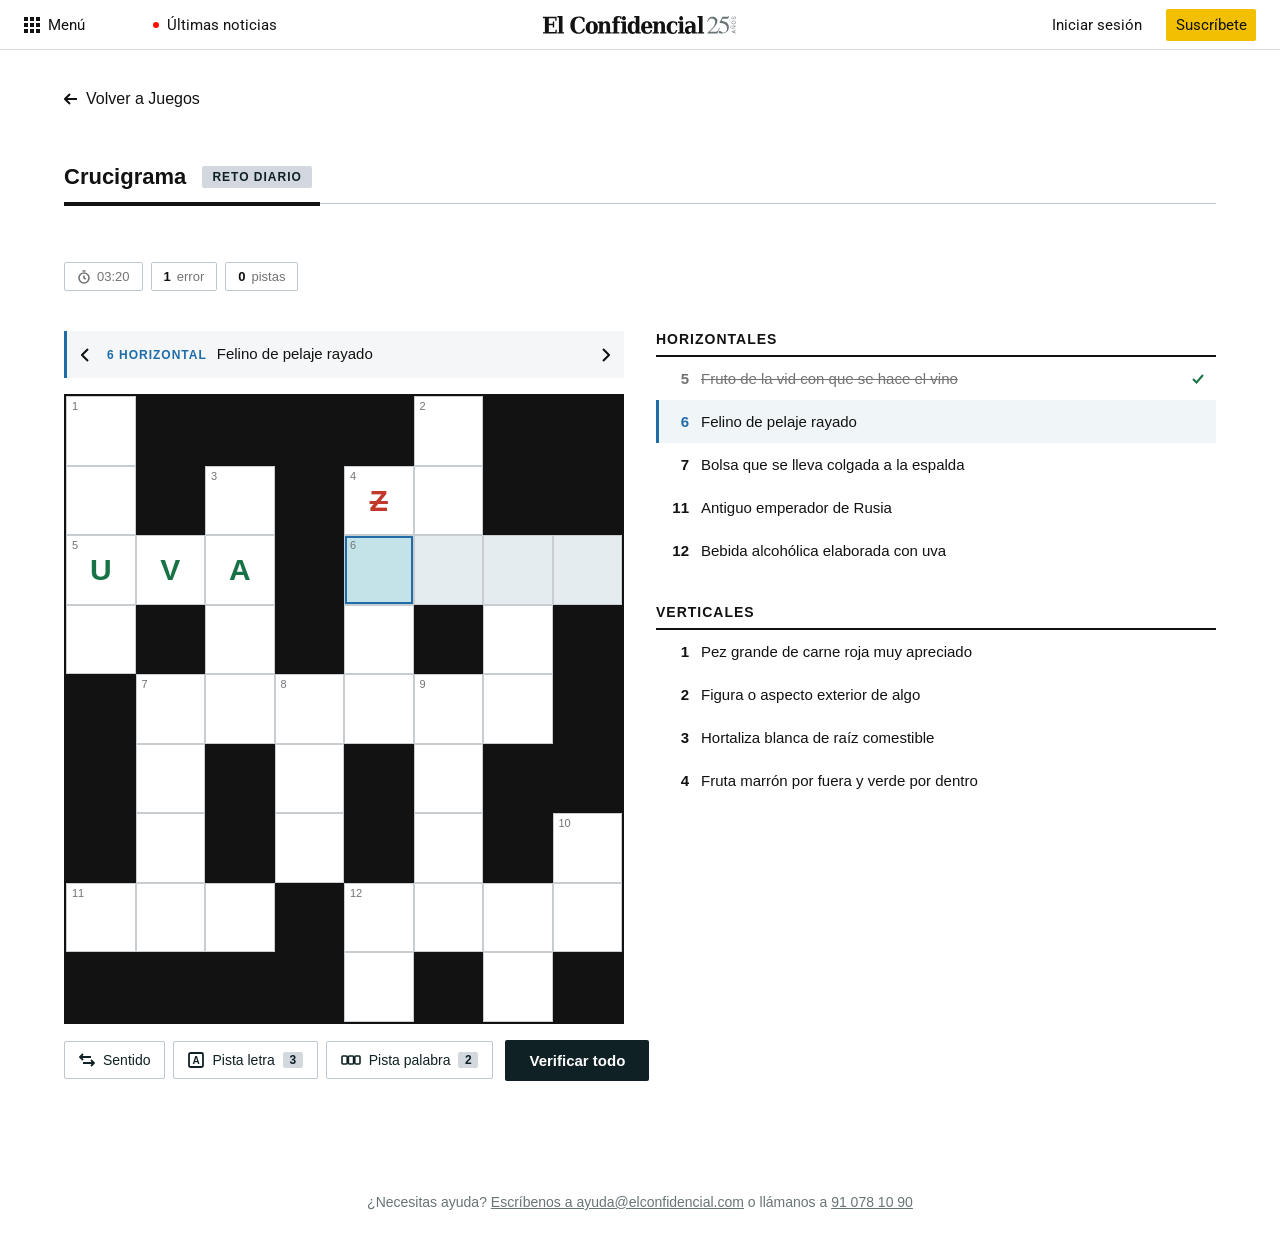
==== crucigrama.html @ 9ddaf0f6 "Crossword play screen prototype with UX improvements - Mode chip in title, compact stat chips, hidea" ====
<!DOCTYPE html>
<html lang="es">
<head>
  <meta charset="UTF-8">
  <meta name="viewport" content="width=device-width, initial-scale=1.0">
  <title>Crucigrama · Juegos · El Confidencial</title>
  <meta name="description" content="Prototipo de mejoras UX de la pantalla de juego del crucigrama.">
  <link rel="preconnect" href="https://fonts.googleapis.com">
  <link rel="preconnect" href="https://fonts.gstatic.com" crossorigin>
  <link href="https://fonts.googleapis.com/css2?family=Roboto:wght@400;500;700&display=swap" rel="stylesheet">
  <link rel="stylesheet" href="styles.css">
</head>
<body>

  <!-- ═══════════ HEADER EC ═══════════ -->
  <header class="site-header">
    <div class="site-header__inner">
      <div class="site-header__left">
        <button class="site-header__menu" type="button" aria-label="Abrir menú">
          <svg width="16" height="16" viewBox="0 0 16 16" aria-hidden="true"><g fill="#121212"><rect width="4" height="4"/><rect x="6" width="4" height="4"/><rect x="12" width="4" height="4"/><rect y="6" width="4" height="4"/><rect x="6" y="6" width="4" height="4"/><rect x="12" y="6" width="4" height="4"/><rect y="12" width="4" height="4"/><rect x="6" y="12" width="4" height="4"/><rect x="12" y="12" width="4" height="4"/></g></svg>
          <span>Menú</span>
        </button>
        <a class="site-header__breaking" href="#">
          <span class="site-header__breaking-dot" aria-hidden="true"></span>
          <span>Últimas noticias</span>
        </a>
      </div>
      <a class="site-header__logo" href="https://www.elconfidencial.com" aria-label="El Confidencial">
        <img src="svg/logo-ec.svg" width="206" height="18" alt="El Confidencial · 25 años">
      </a>
      <div class="site-header__right">
        <a class="site-header__login" href="#">Iniciar sesión</a>
        <a class="site-header__cta" href="#">Suscríbete</a>
      </div>
    </div>
  </header>

  <div class="page">

    <div class="hero-block">

      <a class="back-btn" href="index.html">
        <svg width="14" height="12" viewBox="0 0 14 12" aria-hidden="true"><path d="M6 1L1 6L6 11M1 6H13" stroke="currentColor" stroke-width="2" fill="none"/></svg>
        Volver a Juegos
      </a>

      <!-- Título: el modo es contexto, va con el título — no es una métrica -->
      <div class="balcon">
        <h1 class="balcon__title">Crucigrama <span class="xw-mode">Reto diario</span></h1>
      </div>

      <!-- Stats compactas: chips, cronómetro ocultable y sin protagonismo -->
      <div class="xw-stats">
        <button class="xw-chip xw-chip--time" id="time-chip" type="button" aria-pressed="false" title="Ocultar el cronómetro">
          <svg width="14" height="14" viewBox="0 0 14 14" aria-hidden="true"><circle cx="7" cy="8" r="5" stroke="currentColor" stroke-width="1.6" fill="none"/><path d="M7 5.5V8l1.8 1.2M5.5 1h3" stroke="currentColor" stroke-width="1.6" fill="none"/></svg>
          <span id="time-value">03:20</span>
        </button>
        <span class="xw-chip"><strong>1</strong> error</span>
        <span class="xw-chip"><strong>0</strong> pistas</span>
      </div>

      <div class="xw-layout">

        <div class="xw-main">
          <!-- Pista activa con navegación ‹ › -->
          <div class="xw-cluebar">
            <button class="xw-cluebar__nav" id="clue-prev" type="button" aria-label="Pista anterior">
              <svg width="8" height="14" viewBox="0 0 8 14" aria-hidden="true"><path d="M7 1L1 7L7 13" stroke="currentColor" stroke-width="2" fill="none"/></svg>
            </button>
            <p class="xw-cluebar__text"><strong id="cluebar-num">6 horizontal</strong><span id="cluebar-text">Felino de pelaje rayado</span></p>
            <button class="xw-cluebar__nav" id="clue-next" type="button" aria-label="Pista siguiente">
              <svg width="8" height="14" viewBox="0 0 8 14" aria-hidden="true"><path d="M1 1L7 7L1 13" stroke="currentColor" stroke-width="2" fill="none"/></svg>
            </button>
          </div>

          <!-- Tablero -->
          <div class="xw-board" id="board" role="grid" aria-label="Tablero del crucigrama"></div>

          <!-- Toolbar pegada al tablero: utilidades a la izquierda, primario a la derecha.
               Salir desaparece: lo absorbe «Volver a Juegos» (el progreso se guarda). -->
          <div class="xw-toolbar">
            <div class="xw-toolbar__tools">
              <button class="xw-tool" type="button">
                <svg width="16" height="14" viewBox="0 0 16 14" aria-hidden="true"><path d="M4 1L1 4l3 3M1 4h11M12 13l3-3-3-3M15 10H4" stroke="currentColor" stroke-width="1.8" fill="none"/></svg>
                Sentido
              </button>
              <button class="xw-tool" type="button">
                <svg width="16" height="16" viewBox="0 0 16 16" aria-hidden="true"><rect x="1" y="1" width="14" height="14" rx="1.5" stroke="currentColor" stroke-width="1.8" fill="none"/><text x="8" y="12" text-anchor="middle" font-size="10" font-weight="700" fill="currentColor" font-family="Arial">A</text></svg>
                Pista letra <span class="xw-tool__count">3</span>
              </button>
              <button class="xw-tool" type="button">
                <svg width="20" height="16" viewBox="0 0 20 16" aria-hidden="true"><rect x="1" y="4" width="5.2" height="8" rx="1" stroke="currentColor" stroke-width="1.6" fill="none"/><rect x="7.4" y="4" width="5.2" height="8" rx="1" stroke="currentColor" stroke-width="1.6" fill="none"/><rect x="13.8" y="4" width="5.2" height="8" rx="1" stroke="currentColor" stroke-width="1.6" fill="none"/></svg>
                Pista palabra <span class="xw-tool__count">2</span>
              </button>
            </div>
            <button class="btn-dark xw-verify" id="verify" type="button">Verificar todo</button>
          </div>
        </div>

        <!-- Listas de pistas: fila completa clicable, activa con acento, completadas tachadas -->
        <div class="xw-clues">
          <section class="xw-clue-group">
            <h2 class="xw-clue-group__title">Horizontales</h2>
            <ol class="xw-clue-list" id="clues-h">
              <li class="xw-clue xw-clue--done" data-clue="5"><span class="xw-clue__num">5</span><span class="xw-clue__text">Fruto de la vid con que se hace el vino</span><svg class="xw-clue__check" width="12" height="10" viewBox="0 0 12 10" aria-hidden="true"><path d="M1 5l3.5 3.5L11 1" stroke="currentColor" stroke-width="2" fill="none"/></svg></li>
              <li class="xw-clue xw-clue--active" data-clue="6"><span class="xw-clue__num">6</span><span class="xw-clue__text">Felino de pelaje rayado</span></li>
              <li class="xw-clue" data-clue="7"><span class="xw-clue__num">7</span><span class="xw-clue__text">Bolsa que se lleva colgada a la espalda</span></li>
              <li class="xw-clue" data-clue="11"><span class="xw-clue__num">11</span><span class="xw-clue__text">Antiguo emperador de Rusia</span></li>
              <li class="xw-clue" data-clue="12"><span class="xw-clue__num">12</span><span class="xw-clue__text">Bebida alcohólica elaborada con uva</span></li>
            </ol>
          </section>
          <section class="xw-clue-group">
            <h2 class="xw-clue-group__title">Verticales</h2>
            <ol class="xw-clue-list" id="clues-v">
              <li class="xw-clue" data-clue="1"><span class="xw-clue__num">1</span><span class="xw-clue__text">Pez grande de carne roja muy apreciado</span></li>
              <li class="xw-clue" data-clue="2"><span class="xw-clue__num">2</span><span class="xw-clue__text">Figura o aspecto exterior de algo</span></li>
              <li class="xw-clue" data-clue="3"><span class="xw-clue__num">3</span><span class="xw-clue__text">Hortaliza blanca de raíz comestible</span></li>
              <li class="xw-clue" data-clue="4"><span class="xw-clue__num">4</span><span class="xw-clue__text">Fruta marrón por fuera y verde por dentro</span></li>
            </ol>
          </section>
        </div>

      </div>

    </div>

  </div>

  <!-- ═══════════ FOOTER ═══════════ -->
  <footer class="site-footer">
    <p>¿Necesitas ayuda? <a href="mailto:ayuda@elconfidencial.com">Escríbenos a ayuda@elconfidencial.com</a> o llámanos a <a href="tel:+34910781090">91 078 10 90</a></p>
  </footer>

  <!-- ═══════════ MODAL · RETO COMPLETADO (capitaliza la capa de retención) ═══════════ -->
  <div class="xw-modal" id="modal" role="dialog" aria-modal="true" aria-labelledby="modal-title" hidden>
    <div class="xw-modal__panel">
      <span class="game-card__badge xw-modal__badge" aria-hidden="true"><svg width="16" height="14" viewBox="0 0 16 14"><path d="M1.5 7.5L6 12L14.5 1.5" stroke="#fff" stroke-width="3" fill="none"/></svg></span>
      <h2 class="xw-modal__title" id="modal-title">¡Reto completado!</h2>
      <p class="xw-modal__points">+10 puntos</p>
      <div class="xw-modal__stats">
        <div><strong>03:20</strong><span>Tu tiempo</span></div>
        <div><strong>1</strong><span>Error</span></div>
        <div><strong>0</strong><span>Pistas</span></div>
      </div>
      <p class="xw-modal__sub">Te quedan 3 retos hoy para llevarte 10 puntos extra.</p>
      <div class="xw-modal__actions">
        <a class="btn-dark" href="index.html">Siguiente reto</a>
        <button class="xw-tool" type="button" onclick="navigator.clipboard.writeText('EC Crucigrama · Reto diario · 03:20 · elconfidencial.com/juegos').then(()=>{this.textContent='Copiado ✓'})">Compartir</button>
      </div>
    </div>
  </div>

  <script>
    (function () {
      /* ----- Tablero demo: B negro · n número · l letra
             ok verificada · err errónea · aw palabra activa · ac celda activa ----- */
      var GRID = [
        [{n:1},'B','B','B','B',{n:2},'B','B'],
        [{},'B',{n:3},'B',{n:4,l:'Z',err:1},{},'B','B'],
        [{n:5,l:'U',ok:1},{l:'V',ok:1},{l:'A',ok:1},'B',{n:6,ac:1},{aw:1},{aw:1},{aw:1}],
        [{},'B',{},'B',{},'B',{},'B'],
        ['B',{n:7},{},{n:8},{},{n:9},{},'B'],
        ['B',{},'B',{},'B',{},'B','B'],
        ['B',{},'B',{},'B',{},'B',{n:10}],
        [{n:11},{},{},'B',{n:12},{},{},{}],
        ['B','B','B','B',{},'B',{},'B']
      ];
      var board = document.getElementById('board');
      GRID.forEach(function (row) {
        row.forEach(function (cell) {
          var div = document.createElement('div');
          if (cell === 'B') { div.className = 'xw-cell xw-cell--black'; }
          else {
            div.className = 'xw-cell';
            if (cell.aw) div.className += ' xw-cell--word';
            if (cell.ac) div.className += ' xw-cell--active';
            if (cell.n) div.innerHTML += '<span class="xw-cell__num">' + cell.n + '</span>';
            if (cell.l) div.innerHTML += '<span class="xw-cell__letter' + (cell.ok ? ' xw-cell__letter--ok' : '') + (cell.err ? ' xw-cell__letter--err' : '') + '">' + cell.l + '</span>';
          }
          board.appendChild(div);
        });
      });

      /* ----- Pistas: fila completa clicable → activa + actualiza la barra ----- */
      var clues = document.querySelectorAll('.xw-clue');
      clues.forEach(function (clue) {
        clue.addEventListener('click', function () {
          clues.forEach(function (c) { c.classList.remove('xw-clue--active'); });
          clue.classList.add('xw-clue--active');
          var dir = clue.closest('ol').id === 'clues-h' ? 'horizontal' : 'vertical';
          document.getElementById('cluebar-num').textContent = clue.dataset.clue + ' ' + dir;
          document.getElementById('cluebar-text').textContent = clue.querySelector('.xw-clue__text').textContent;
        });
      });

      /* ----- Barra de pista: ‹ › ciclan por todas las pistas ----- */
      var all = Array.prototype.slice.call(clues);
      function move(step) {
        var i = all.findIndex(function (c) { return c.classList.contains('xw-clue--active'); });
        all[(i + step + all.length) % all.length].click();
      }
      document.getElementById('clue-prev').addEventListener('click', function () { move(-1); });
      document.getElementById('clue-next').addEventListener('click', function () { move(1); });

      /* ----- Cronómetro ocultable ----- */
      var timeChip = document.getElementById('time-chip');
      timeChip.addEventListener('click', function () {
        var hidden = timeChip.getAttribute('aria-pressed') === 'true';
        timeChip.setAttribute('aria-pressed', String(!hidden));
        document.getElementById('time-value').textContent = hidden ? '03:20' : '··:··';
      });

      /* ----- Verificar todo → modal de reto completado (demo) ----- */
      var modal = document.getElementById('modal');
      document.getElementById('verify').addEventListener('click', function () { modal.hidden = false; });
      modal.addEventListener('click', function (e) { if (e.target === modal) modal.hidden = true; });
    })();
  </script>

</body>
</html>
---- styles.css ----
/* ==========================================================================
   EC Juegos v2 · Landing con capa de retención
   Figma: vxsBIea26DQWgdLHM5EDpC · página "Pruebas inno"
   Frames: Desktop 859:2755 · Tablet 886:3082 · Mobile 886:3209
   Sistema de diseño: SDD (ec.color.v2) · Confi Serif/Sans · header Roboto
   ========================================================================== */


/* ----------  FUENTES Confi  ---------- */

@font-face {
  font-family: "Confi Serif";
  src: url("./fonts/ConfiSerif-700-Bold.woff2") format("woff2");
  font-weight: 700;
  font-style: normal;
  font-display: swap;
}
@font-face {
  font-family: "Confi Serif";
  src: url("./fonts/ConfiSerif-400-Regular.woff2") format("woff2");
  font-weight: 400;
  font-style: normal;
  font-display: swap;
}
@font-face {
  font-family: "Confi Sans";
  src: url("./fonts/ConfiSans-700-Bold.woff2") format("woff2");
  font-weight: 700;
  font-style: normal;
  font-display: swap;
}
@font-face {
  font-family: "Confi Sans";
  src: url("./fonts/ConfiSans-500-Medium.woff2") format("woff2");
  font-weight: 500;
  font-style: normal;
  font-display: swap;
}
@font-face {
  font-family: "Confi Sans";
  src: url("./fonts/ConfiSans-400-Regular.woff2") format("woff2");
  font-weight: 400;
  font-style: normal;
  font-display: swap;
}


/* ----------  TOKENS  ---------- */

:root {
  /* Texto y neutros (ec.color.v2) */
  --text-primary: #121212;        /* semantic/text/primary */
  --text-secondary: #737373;      /* semantic/text/secondary */
  --text-footer: #687476;         /* corporativo/piedra */
  --ink-card: #0F2124;            /* core/azul/900 — texto sobre pasteles */
  --border-subtle: #BFC7CE;       /* core/acero/300 (acero frío) */
  --divider: #DADADA;             /* divider header producción */
  --bg-canvas: #FFFFFF;

  /* Publicidad */
  --ad-bg: #F9F9F9;
  --ad-slot: #EFEFEF;             /* core/neutral/50 */
  --ad-label: #A3A3A3;

  /* Header producción */
  --cta-yellow: #F2C001;          /* amarillo Suscríbete header EC */
  --breaking-red: #F81001;

  /* Pasteles de cards de juego — derivados de primitives ec.color.v2
     (mismo tono, S/L a franja pastel). Pendiente: semantic/juegos/* */
  --card-acero: #D2D8DD;          /* = core/acero/150 (token existente) */
  --card-lavanda: #CFCAE9;        /* ⚠ fuera de paleta EC — primitive nuevo pendiente */
  --card-teal: #C3E3E9;           /* de corporativo/azul-oscuro */
  --card-dorado: #ECE0BC;         /* de dorado dataviz #E9C54A (propuesto) */
  --card-rosa: #EBC6DF;           /* orchid suavizado */
  --card-oliva: #DCDBB1;          /* de oliva dataviz #767324 (propuesto) */

  /* Tipos */
  --font-serif: "Confi Serif", Georgia, serif;
  --font-sans: "Confi Sans", "Helvetica Neue", Arial, sans-serif;
  --font-header: "Roboto", -apple-system, Arial, sans-serif;
}


/* ----------  RESET  ---------- */

*, *::before, *::after { box-sizing: border-box; }
body {
  margin: 0;
  background: var(--bg-canvas);
  color: var(--text-primary);
  font-family: var(--font-sans);
  -webkit-font-smoothing: antialiased;
}
h1, h2, p, ul { margin: 0; }
ul { padding: 0; list-style: none; }
a { color: inherit; text-decoration: none; }
img { display: block; }


/* ==========================================================================
   HEADER EC (producción · Roboto 15)
   ========================================================================== */

.site-header {
  background: var(--bg-canvas);
  border-bottom: 1px solid var(--divider);
}
.site-header__inner {
  position: relative;
  display: flex;
  align-items: center;
  justify-content: space-between;
  height: 49px;
  max-width: 1440px;
  margin: 0 auto;
  padding: 0 24px;
  font-family: var(--font-header);
  font-size: 15px;
}
.site-header__left,
.site-header__right {
  display: flex;
  align-items: center;
  gap: 24px;
}
.site-header__menu {
  display: flex;
  align-items: center;
  gap: 8px;
  padding: 0;
  border: 0;
  background: none;
  font: inherit;
  color: var(--text-primary);
  cursor: pointer;
}
.site-header__breaking {
  display: flex;
  align-items: center;
  gap: 8px;
  margin-left: 44px;
}
.site-header__breaking-dot {
  width: 6px;
  height: 6px;
  border-radius: 50%;
  background: var(--breaking-red);
}
.site-header__logo {
  position: absolute;
  left: 50%;
  transform: translateX(-50%);
}
.site-header__cta {
  display: flex;
  align-items: center;
  justify-content: center;
  width: 90px;
  height: 32px;
  border-radius: 2px;
  background: var(--cta-yellow);
}


/* ==========================================================================
   ESTRUCTURA · flujo vertical (gap 40, footer a 88)
   ========================================================================== */

.page {
  display: flex;
  flex-direction: column;
  align-items: center;
  gap: 40px;
  padding: 40px 16px 0;
}

.hero-block,
.games-area {
  width: 100%;
  max-width: 1152px;   /* 1512 viewport → 1152 exactos (Figma) */
}


/* ==========================================================================
   PUBLICIDAD (variantes por dispositivo)
   ========================================================================== */

.ad {
  display: flex;
  flex-direction: column;
  align-items: center;
  gap: 8px;
}
.ad--billboard {
  width: min(100%, 1012px);   /* Tipo=Billboard · Dispositivo=Desktop */
  padding: 16px;
  background: var(--ad-bg);
}
.ad--billboard .ad__slot {
  width: 100%;
  height: 250px;
  background: var(--ad-slot);
}
.ad__label {
  font-family: var(--font-sans);
  font-size: 10px;
  letter-spacing: 0.5px;
  text-transform: uppercase;
  color: var(--ad-label);
}
.ad--dobleroba {
  width: 368px;        /* Tipo=Doble roba (inner 332 + 18 de aire por lado) */
  max-width: 100%;
  padding: 0 18px;
  align-self: start;
}
.ad--dobleroba .ad__inner {
  display: flex;
  flex-direction: column;
  align-items: center;
  gap: 8px;
  width: 100%;
  padding: 16px;
  background: var(--ad-bg);
}
.ad--dobleroba .ad__slot {
  width: min(300px, 100%);
  height: 600px;
  background: var(--ad-slot);
}


/* ==========================================================================
   BALCÓN (SectionHeading) · título con subrayado 4px + línea acero
   ========================================================================== */

.balcon {
  display: flex;
  align-items: flex-end;
  margin-bottom: 24px;
}
.balcon__title {
  font-family: var(--font-sans);
  font-weight: 700;
  font-size: 22px;
  line-height: 1.2;
  color: var(--text-primary);
  padding: 0 8px 12px 0;
  border-bottom: 4px solid var(--text-primary);
}
.balcon::after {
  content: "";
  flex: 1;
  height: 1px;
  margin-bottom: 2px;
  background: var(--border-subtle);
}
.balcon--hero .balcon__title { font-size: 32px; }


/* ==========================================================================
   HERO + RETENCIÓN
   ========================================================================== */

.hero-block {
  display: flex;
  flex-direction: column;
  gap: 16px;
}
.hero-block__subtitle {
  font-size: 18px;
  line-height: 1.33;
  color: var(--text-secondary);
  padding-bottom: 4px;
}

.status-row {
  display: grid;
  grid-template-columns: minmax(0, 1fr) 368px;   /* a 1512 → 760 + 368 (Figma) */
  gap: 24px;
}
.status-card {
  background: var(--bg-canvas);
  border: 1px solid var(--border-subtle);
  border-radius: 4px;
  padding: 24px;
}
.status-card__head {
  display: flex;
  align-items: center;
  justify-content: space-between;
}
.status-card__title {
  font-family: var(--font-serif);
  font-weight: 700;
  font-size: 24px;
  line-height: 1.2;
  letter-spacing: -0.3px;
}
.status-card__value {
  font-family: var(--font-serif);
  font-weight: 700;
  font-size: 32px;
  line-height: 30px;
}
.status-card__sub {
  margin-top: 8px;
  font-size: 15px;
  line-height: 21px;
  color: var(--text-secondary);
}
.status-card__dots {
  display: flex;
  gap: 8px;
  margin-top: 16px;
}
.dot {
  width: 24px;
  height: 24px;
  border: 1px solid var(--border-subtle);
}
.dot--done {
  display: flex;
  align-items: center;
  justify-content: center;
  border: 1px solid #000;
  border-radius: 2px;
  background: var(--ink-card);
}


/* ==========================================================================
   JUEGOS · grid + doble roba
   ========================================================================== */

.games-area {
  display: grid;
  grid-template-columns: minmax(0, 1fr) 368px;   /* a 1512 → 760 + 368 (Figma) */
  grid-template-areas:
    "retos ad"
    "entretener ad";
  gap: 40px 24px;
}
.games-section--retos { grid-area: retos; }
.games-section--entretener { grid-area: entretener; }
.games-area .ad--dobleroba {
  grid-area: ad;
  position: sticky;       /* mejora sobre Figma: acompaña el scroll */
  top: 24px;
}

.games-grid {
  display: grid;
  grid-template-columns: repeat(2, 1fr);
  gap: 24px;
}

.game-card {
  position: relative;
  display: flex;
  flex-direction: column;
  align-items: center;
  justify-content: center;
  aspect-ratio: 1;
  padding: 10px;
  border-radius: 2px;
  color: var(--ink-card);
}
.game-card__inner {
  display: flex;
  flex-direction: column;
  align-items: center;
}
.game-card__icon { margin-bottom: 16px; }
.game-card__title {
  font-family: var(--font-serif);
  font-weight: 700;
  font-size: 28px;
  line-height: 26.4px;
  letter-spacing: -0.4px;
  text-align: center;
}
.game-card__status {
  margin-top: 16px;
  font-family: var(--font-sans);
  font-weight: 700;
  font-size: 13px;
  line-height: 16.5px;
  letter-spacing: 1px;
  text-transform: uppercase;
  opacity: 0.5;            /* "RETO PENDIENTE" al 50% */
}
.game-card--done .game-card__status { opacity: 1; }   /* COMPLETADO ya hereda el 45% del inner */
.game-card__badge {
  position: absolute;
  top: 12px;
  right: 12px;
  display: flex;
  align-items: center;
  justify-content: center;
  width: 32px;
  height: 32px;
  border: 1px solid #000;
  border-radius: 2px;
  background: var(--ink-card);
}

/* Variantes de color (paleta pastel) */
.game-card--acero   { background: var(--card-acero); }
.game-card--lavanda { background: var(--card-lavanda); }
.game-card--teal    { background: var(--card-teal); }
.game-card--dorado  { background: var(--card-dorado); }
.game-card--rosa    { background: var(--card-rosa); }
.game-card--oliva   { background: var(--card-oliva); }

/* Completado: solo aparece el check (badge + caption a plena fuerza).
   La card NO se bloquea — se puede volver a entrar al juego. */

/* Hover (solo desktop ≥1200 + puntero fino): la card se eleva, el contenido hace zoom.
   Ease tipo GSAP power4.out → cubic-bezier(0.22, 1, 0.36, 1) */
@media (min-width: 1200px) and (hover: hover) and (pointer: fine) {
  .game-card {
    transition:
      transform 0.45s cubic-bezier(0.22, 1, 0.36, 1),
      box-shadow 0.45s cubic-bezier(0.22, 1, 0.36, 1);
  }
  .game-card__inner {
    transition: transform 0.6s cubic-bezier(0.22, 1, 0.36, 1);
  }
  .game-card:hover {
    transform: translateY(-4px);
    box-shadow:
      0 10px 20px -10px rgba(15, 33, 36, 0.14),
      0 2px 6px rgba(15, 33, 36, 0.04);
  }
  .game-card:hover .game-card__inner { transform: scale(1.035); }
  /* La card de Reto diario del interior hereda el mismo efecto */
  .mode-card--reto {
    transition:
      transform 0.45s cubic-bezier(0.22, 1, 0.36, 1),
      box-shadow 0.45s cubic-bezier(0.22, 1, 0.36, 1);
  }
  .mode-card--reto .mode-card__inner {
    transition: transform 0.6s cubic-bezier(0.22, 1, 0.36, 1);
  }
  .mode-card--reto:hover {
    transform: translateY(-4px);
    box-shadow:
      0 10px 20px -10px rgba(15, 33, 36, 0.14),
      0 2px 6px rgba(15, 33, 36, 0.04);
  }
  .mode-card--reto:hover .mode-card__inner { transform: scale(1.035); }
}

@media (prefers-reduced-motion: reduce) {
  .game-card,
  .game-card__inner,
  .mode-card--reto,
  .mode-card__inner { transition: none; }
  .game-card:hover .game-card__inner,
  .mode-card--reto:hover .mode-card__inner { transform: none; }
}


/* ==========================================================================
   INTERIOR DE JUEGO (game.html) · selección de modo
   ========================================================================== */

.back-btn {
  display: inline-flex;
  align-items: center;
  gap: 8px;
  margin-bottom: 40px;
  font-size: 16px;
  font-weight: 500;
  color: var(--text-primary);
  transition: opacity 0.2s ease;
}
.back-btn:hover { opacity: 0.7; }

.mode-row {
  display: grid;
  grid-template-columns: 1fr 1fr;
  gap: 24px;
}
.mode-row--solo { grid-template-columns: 1fr; }   /* card única a todo el ancho */

.mode-card {
  position: relative;
  display: flex;
  flex-direction: column;
  align-items: center;
  justify-content: center;
  text-align: center;
  gap: 8px;
  min-height: 368px;     /* mantiene el tamaño de card del Figma (368) */
  padding: 40px 32px;
  border-radius: 2px;
  color: var(--ink-card);
}
.mode-card--reto { cursor: pointer; }
.mode-card--libre {
  background: var(--bg-canvas);
  border: 1px solid var(--border-subtle);
}
.mode-card__inner {
  display: flex;
  flex-direction: column;
  align-items: center;
  gap: 8px;
}

/* Reto completado (interior): card desactivada, sin botón, caption de estado */
.mode-card--done {
  pointer-events: none;
  cursor: default;
}
.mode-card--done .mode-card__icon,
.mode-card--done .mode-card__title,
.mode-card--done .mode-card__copy,
.mode-card--done .mode-card__status { opacity: 0.45; }
.mode-card__status {
  margin-top: 8px;
  font-size: 13px;
  font-weight: 700;
  line-height: 16.5px;
  letter-spacing: 1px;
  text-transform: uppercase;
}
.mode-card__icon { margin-bottom: 8px; }
.mode-card__title {
  font-family: var(--font-serif);
  font-weight: 700;
  font-size: 28px;
  line-height: 26.4px;
  letter-spacing: -0.4px;
}
.mode-card__copy {
  max-width: 300px;
  font-size: 15px;
  line-height: 21px;
  opacity: 0.7;
}
.mode-card__countdown {
  margin-top: 12px;
  font-size: 14px;
  line-height: 21px;
}
.btn-dark {
  margin-top: 16px;
  padding: 14px 28px;
  border: 0;
  border-radius: 2px;
  background: var(--ink-card);
  color: #fff;
  font-family: var(--font-sans);
  font-size: 15px;
  font-weight: 700;
  cursor: pointer;
  transition: opacity 0.2s ease;
}
.btn-dark:hover { opacity: 0.85; }
.btn-dark--ghost {
  background: transparent;
  border: 1px solid var(--ink-card);
  color: var(--ink-card);
}

.diff-row {
  display: flex;
  flex-wrap: wrap;
  justify-content: center;
  gap: 12px;
  margin-top: 16px;
}
.diff-btn {
  display: flex;
  align-items: center;
  gap: 8px;
  padding: 12px 18px;
  background: #fff;
  border: 1px solid var(--border-subtle);
  border-radius: 2px;
  font-family: var(--font-sans);
  font-size: 15px;
  font-weight: 500;
  color: var(--ink-card);
  cursor: pointer;
  transition: border-color 0.2s ease, box-shadow 0.2s ease;
}
.diff-btn:hover { border-color: var(--ink-card); }
.diff-btn[aria-pressed="true"] {
  border-color: var(--ink-card);
  box-shadow: inset 0 0 0 1px var(--ink-card);
  font-weight: 700;
}

.game-slot[hidden] { display: none; }
.game-slot {
  display: flex;
  flex-direction: column;
  align-items: center;
  justify-content: center;
  gap: 16px;
  min-height: 480px;
  margin-top: 24px;
  border-radius: 4px;
  background: var(--ad-slot);
  color: var(--text-secondary);
  font-size: 15px;
}


/* ==========================================================================
   CRUCIGRAMA · pantalla de juego (prototipo de mejoras UX)
   ========================================================================== */

.xw-mode {
  display: inline-block;
  vertical-align: 3px;
  margin-left: 10px;
  padding: 4px 10px;
  background: var(--card-acero);
  border-radius: 2px;
  font-size: 12px;
  font-weight: 700;
  letter-spacing: 1px;
  text-transform: uppercase;
  color: var(--ink-card);
}

/* Stats compactas */
.xw-stats {
  display: flex;
  gap: 8px;
  margin: 16px 0 24px;
}
.xw-chip {
  display: inline-flex;
  align-items: center;
  gap: 6px;
  padding: 6px 12px;
  border: 1px solid var(--border-subtle);
  border-radius: 2px;
  background: var(--bg-canvas);
  font-family: var(--font-sans);
  font-size: 13px;
  color: var(--text-secondary);
}
.xw-chip strong { color: var(--text-primary); font-weight: 700; }
.xw-chip--time { cursor: pointer; font: inherit; font-size: 13px; }
.xw-chip--time:hover { border-color: var(--text-primary); }
.xw-chip--time[aria-pressed="true"] { color: var(--border-subtle); }

/* Layout tablero + pistas: las pistas llenan la columna derecha */
.xw-layout {
  display: grid;
  grid-template-columns: 560px 1fr;
  gap: 32px;
  align-items: start;
}

/* Barra de pista activa con navegación */
.xw-cluebar {
  display: flex;
  align-items: stretch;
  margin-bottom: 16px;
  background: #F4F6F7;
  border-left: 3px solid #1F6CA8;
}
.xw-cluebar__nav {
  display: flex;
  align-items: center;
  padding: 0 14px;
  border: 0;
  background: none;
  color: var(--text-primary);
  cursor: pointer;
}
.xw-cluebar__nav:hover { background: #E9EDEF; }
.xw-cluebar__text {
  flex: 1;
  padding: 12px 4px;
  font-size: 15px;
  line-height: 21px;
}
.xw-cluebar__text strong {
  margin-right: 10px;
  font-size: 12px;
  font-weight: 700;
  letter-spacing: 1px;
  text-transform: uppercase;
  color: #1F6CA8;
}

/* Tablero */
.xw-board {
  display: grid;
  grid-template-columns: repeat(8, 1fr);
  border: 2px solid var(--text-primary);
}
.xw-cell {
  position: relative;
  aspect-ratio: 1;
  background: var(--bg-canvas);
  border: 0.5px solid #C8CDD1;
}
.xw-cell--black { background: var(--text-primary); border-color: var(--text-primary); }
.xw-cell--word { background: #E4ECF0; }                /* palabra activa: acero suave */
.xw-cell--active {
  background: var(--card-teal);                        /* celda activa: teal pastel */
  box-shadow: inset 0 0 0 2px #1F6CA8;
}
.xw-cell__num {
  position: absolute;
  top: 3px;
  left: 5px;
  font-size: 11px;
  color: var(--text-secondary);
}
.xw-cell__letter {
  display: flex;
  align-items: center;
  justify-content: center;
  height: 100%;
  font-family: var(--font-sans);
  font-weight: 700;
  font-size: 30px;
  color: var(--text-primary);
}
.xw-cell__letter--ok { color: #177245; }               /* verificada */
.xw-cell__letter--err { color: #C0392B; text-decoration: line-through; }

/* Toolbar pegada al tablero */
.xw-toolbar {
  display: flex;
  align-items: center;
  justify-content: space-between;
  gap: 12px;
  margin-top: 16px;
}
.xw-toolbar__tools { display: flex; gap: 8px; }
.xw-tool {
  display: inline-flex;
  align-items: center;
  gap: 8px;
  padding: 10px 14px;
  background: var(--bg-canvas);
  border: 1px solid var(--border-subtle);
  border-radius: 2px;
  font-family: var(--font-sans);
  font-size: 14px;
  font-weight: 500;
  color: var(--ink-card);
  cursor: pointer;
  transition: border-color 0.2s ease;
}
.xw-tool:hover { border-color: var(--ink-card); }
.xw-tool__count {
  min-width: 20px;
  padding: 1px 5px;
  background: var(--card-acero);
  border-radius: 2px;
  font-size: 12px;
  font-weight: 700;
  text-align: center;
}
.xw-verify { margin-top: 0; padding: 12px 24px; white-space: nowrap; }
.xw-tool { white-space: nowrap; }

/* Listas de pistas */
.xw-clue-group + .xw-clue-group { margin-top: 32px; }
.xw-clue-group__title {
  padding-bottom: 8px;
  border-bottom: 2px solid var(--text-primary);
  font-family: var(--font-sans);
  font-size: 14px;
  font-weight: 700;
  letter-spacing: 1px;
  text-transform: uppercase;
}
.xw-clue-list { margin: 0; padding: 0; list-style: none; }
.xw-clue {
  display: flex;
  align-items: baseline;
  gap: 12px;
  padding: 11px 12px;
  border-left: 3px solid transparent;
  font-size: 15px;
  line-height: 21px;
  cursor: pointer;
}
.xw-clue:hover { background: #F7F7F7; }
.xw-clue__num { min-width: 18px; font-weight: 700; text-align: right; }
.xw-clue--active {
  background: #F0F5F8;
  border-left-color: #1F6CA8;
}
.xw-clue--active .xw-clue__num { color: #1F6CA8; }
.xw-clue--done { color: var(--text-secondary); }
.xw-clue--done .xw-clue__text { text-decoration: line-through; }
.xw-clue__check { margin-left: auto; align-self: center; color: #177245; }

/* Modal reto completado */
.xw-modal {
  position: fixed;
  inset: 0;
  z-index: 10;
  display: flex;
  align-items: center;
  justify-content: center;
  background: rgba(15, 33, 36, 0.5);
}
.xw-modal[hidden] { display: none; }
.xw-modal__panel {
  position: relative;
  width: min(440px, calc(100vw - 32px));
  padding: 48px 40px 40px;
  background: var(--bg-canvas);
  border-radius: 4px;
  text-align: center;
}
.xw-modal__badge { position: absolute; top: 16px; right: 16px; }
.xw-modal__title {
  font-family: var(--font-serif);
  font-weight: 700;
  font-size: 28px;
  letter-spacing: -0.4px;
}
.xw-modal__points {
  margin-top: 8px;
  font-family: var(--font-serif);
  font-weight: 700;
  font-size: 22px;
  color: #177245;
}
.xw-modal__stats {
  display: flex;
  justify-content: center;
  gap: 40px;
  margin: 24px 0 16px;
}
.xw-modal__stats div { display: flex; flex-direction: column; gap: 2px; }
.xw-modal__stats strong { font-family: var(--font-serif); font-size: 24px; }
.xw-modal__stats span { font-size: 13px; color: var(--text-secondary); }
.xw-modal__sub { font-size: 14px; color: var(--text-secondary); }
.xw-modal__actions {
  display: flex;
  justify-content: center;
  align-items: center;
  gap: 12px;
  margin-top: 24px;
}
.xw-modal__actions .btn-dark { margin-top: 0; }

/* Responsive: pilas en tablet/mobile */
@media (max-width: 1199px) {
  .xw-layout { grid-template-columns: 1fr; }
  .xw-board { max-width: 560px; }
}
@media (max-width: 599px) {
  .xw-stats { flex-wrap: wrap; }
  .xw-toolbar { flex-direction: column; align-items: stretch; }
  .xw-toolbar__tools { justify-content: center; flex-wrap: wrap; }
  .xw-verify { width: 100%; }
}


/* ==========================================================================
   FOOTER
   ========================================================================== */

.site-footer {
  display: flex;
  align-items: center;
  justify-content: center;
  min-height: 66px;
  margin-top: 88px;
  font-size: 14px;
  line-height: 22px;
  color: var(--text-footer);
}
.site-footer a { text-decoration: underline; }


/* ==========================================================================
   TABLET · 600–1199, fluido (frame 886:3082: a 768 → contenido 720)
   ========================================================================== */

@media (max-width: 1199px) {
  .hero-block,
  .games-area { max-width: 720px; }

  .ad--billboard {
    width: calc(100% + 32px);   /* Tipo=Billboard · Dispositivo=Tablet — full-bleed (a 768 → 768) */
    max-width: none;
  }

  /* Retención a mitades 348+348 */
  .status-row { grid-template-columns: 1fr 1fr; }

  /* Doble roba pasa a in-flow entre secciones, centrada */
  .games-area {
    display: flex;
    flex-direction: column;
    align-items: center;
    gap: 40px;
  }
  .games-area .ad--dobleroba {
    position: static;
    order: 2;
    align-self: center;
  }
  .games-section { width: 100%; }
  .games-section--retos { order: 1; }
  .games-section--entretener { order: 3; }
}


/* ==========================================================================
   HEADER COMPACTO · <768 (solo menú + logo + CTA)
   ========================================================================== */

@media (max-width: 767px) {
  .site-header__inner { padding: 0 16px; }
  .site-header__menu span,
  .site-header__breaking,
  .site-header__login { display: none; }
  .site-header__logo img { width: 172px; height: 15px; }
}


/* ==========================================================================
   MOBILE · <600, fluido (frame 886:3209: a 375 → contenido 343)
   ========================================================================== */

@media (max-width: 599px) {
  /* Billboard mobile, y baja tras el bloque de retención */
  .ad--billboard {
    width: min(320px, 100%);   /* Tipo=Billboard · Dispositivo=Mobile */
    order: 2;
  }
  .ad--billboard .ad__slot { height: 210px; }
  .hero-block { order: 1; gap: 24px; }
  .games-area { order: 3; }

  .balcon { margin-bottom: 16px; }
  .balcon--hero .balcon__title { font-size: 22px; }

  /* Retención apilada y compacta (sin dots) */
  .status-row {
    grid-template-columns: 1fr;
    gap: 16px;
  }
  .status-card { padding: 16px; }
  .status-card__dots { display: none; }

  /* Juegos a 1 columna, gap 16 · los completados bajan al final */
  .games-grid {
    grid-template-columns: 1fr;
    gap: 16px;
  }
  .games-grid li:has(.game-card--done) { order: 1; }

  /* Interior: modos apilados */
  .mode-row {
    grid-template-columns: 1fr;
    gap: 16px;
  }
  .mode-card { padding: 32px 24px; }

  .site-footer {
    margin: 88px 16px 0;
    text-align: center;
  }
}
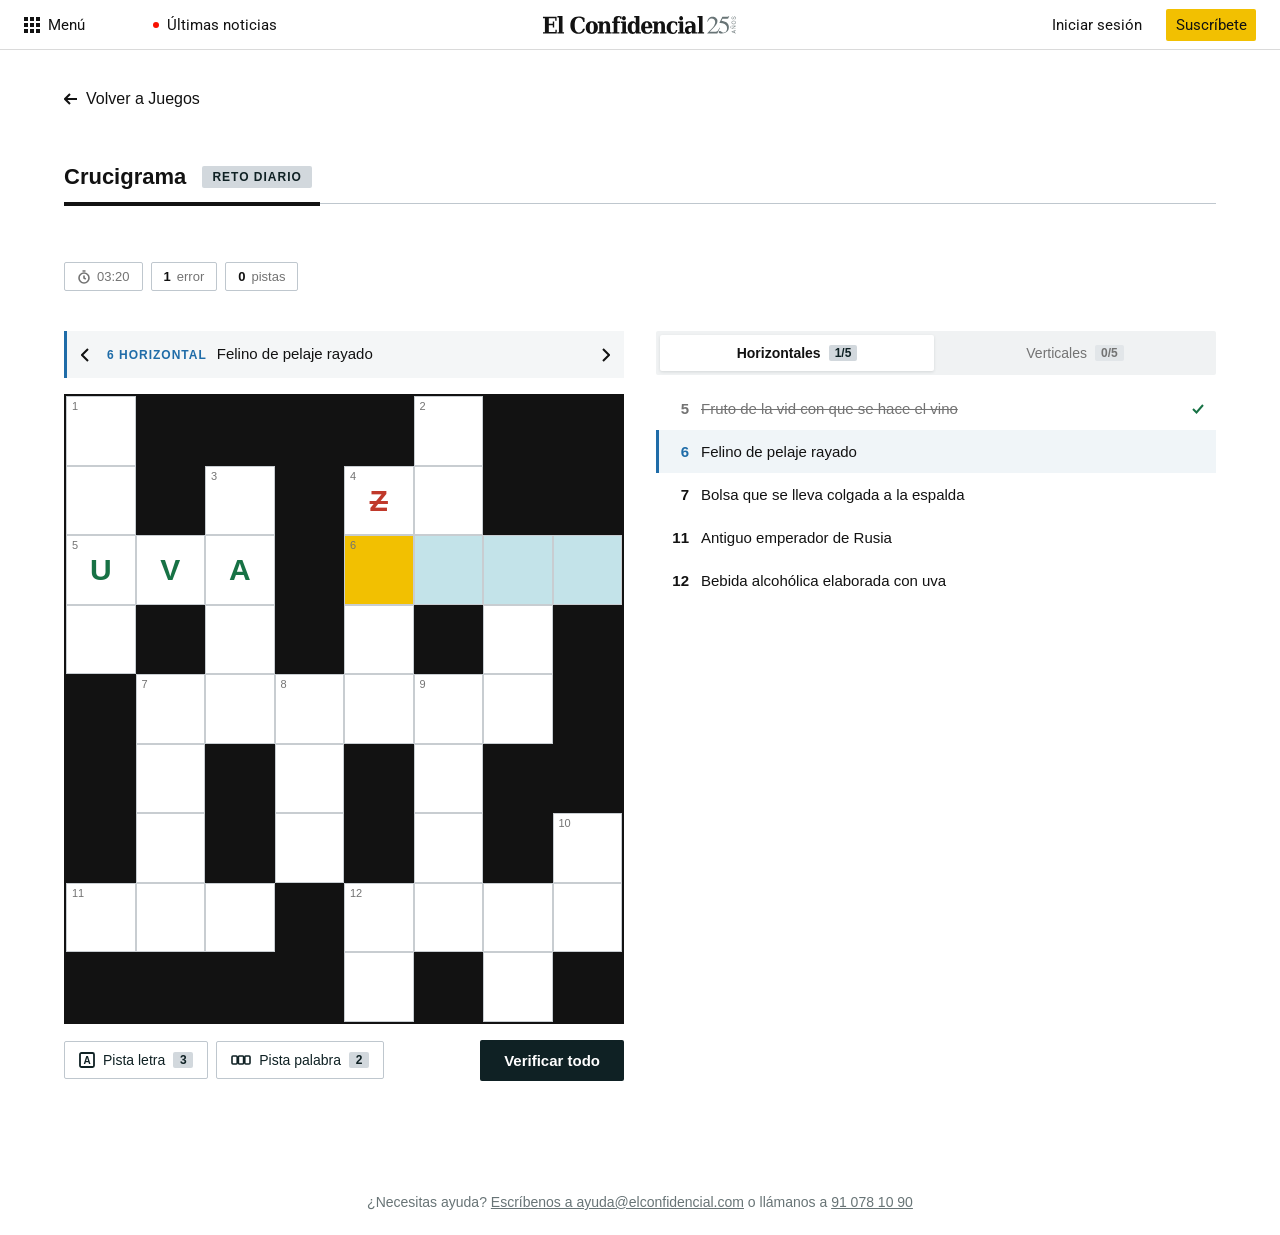
==== commit 8db3c220: "NYT-style selection colors + direction toggle synced with the board - Active cell in EC yellow, acti" ====
--- a/crucigrama.html
+++ b/crucigrama.html
@@ -81,10 +81,6 @@
           <div class="xw-toolbar">
             <div class="xw-toolbar__tools">
               <button class="xw-tool" type="button">
-                <svg width="16" height="14" viewBox="0 0 16 14" aria-hidden="true"><path d="M4 1L1 4l3 3M1 4h11M12 13l3-3-3-3M15 10H4" stroke="currentColor" stroke-width="1.8" fill="none"/></svg>
-                Sentido
-              </button>
-              <button class="xw-tool" type="button">
                 <svg width="16" height="16" viewBox="0 0 16 16" aria-hidden="true"><rect x="1" y="1" width="14" height="14" rx="1.5" stroke="currentColor" stroke-width="1.8" fill="none"/><text x="8" y="12" text-anchor="middle" font-size="10" font-weight="700" fill="currentColor" font-family="Arial">A</text></svg>
                 Pista letra <span class="xw-tool__count">3</span>
               </button>
@@ -97,27 +93,14 @@
           </div>
         </div>
 
-        <!-- Listas de pistas: fila completa clicable, activa con acento, completadas tachadas -->
+        <!-- Pistas: toggle sincronizado con el sentido del tablero + una sola lista.
+             El toggle mantiene la celda seleccionada y cruza la dirección. -->
         <div class="xw-clues">
-          <section class="xw-clue-group">
-            <h2 class="xw-clue-group__title">Horizontales</h2>
-            <ol class="xw-clue-list" id="clues-h">
-              <li class="xw-clue xw-clue--done" data-clue="5"><span class="xw-clue__num">5</span><span class="xw-clue__text">Fruto de la vid con que se hace el vino</span><svg class="xw-clue__check" width="12" height="10" viewBox="0 0 12 10" aria-hidden="true"><path d="M1 5l3.5 3.5L11 1" stroke="currentColor" stroke-width="2" fill="none"/></svg></li>
-              <li class="xw-clue xw-clue--active" data-clue="6"><span class="xw-clue__num">6</span><span class="xw-clue__text">Felino de pelaje rayado</span></li>
-              <li class="xw-clue" data-clue="7"><span class="xw-clue__num">7</span><span class="xw-clue__text">Bolsa que se lleva colgada a la espalda</span></li>
-              <li class="xw-clue" data-clue="11"><span class="xw-clue__num">11</span><span class="xw-clue__text">Antiguo emperador de Rusia</span></li>
-              <li class="xw-clue" data-clue="12"><span class="xw-clue__num">12</span><span class="xw-clue__text">Bebida alcohólica elaborada con uva</span></li>
-            </ol>
-          </section>
-          <section class="xw-clue-group">
-            <h2 class="xw-clue-group__title">Verticales</h2>
-            <ol class="xw-clue-list" id="clues-v">
-              <li class="xw-clue" data-clue="1"><span class="xw-clue__num">1</span><span class="xw-clue__text">Pez grande de carne roja muy apreciado</span></li>
-              <li class="xw-clue" data-clue="2"><span class="xw-clue__num">2</span><span class="xw-clue__text">Figura o aspecto exterior de algo</span></li>
-              <li class="xw-clue" data-clue="3"><span class="xw-clue__num">3</span><span class="xw-clue__text">Hortaliza blanca de raíz comestible</span></li>
-              <li class="xw-clue" data-clue="4"><span class="xw-clue__num">4</span><span class="xw-clue__text">Fruta marrón por fuera y verde por dentro</span></li>
-            </ol>
-          </section>
+          <div class="xw-toggle" role="tablist" aria-label="Dirección de las pistas">
+            <button class="xw-toggle__btn" id="toggle-h" type="button" role="tab" aria-selected="true">Horizontales <span class="xw-toggle__count" id="count-h">1/5</span></button>
+            <button class="xw-toggle__btn" id="toggle-v" type="button" role="tab" aria-selected="false">Verticales <span class="xw-toggle__count" id="count-v">0/5</span></button>
+          </div>
+          <ol class="xw-clue-list" id="clue-list"></ol>
         </div>
 
       </div>
@@ -157,7 +140,7 @@
       var GRID = [
         [{n:1},'B','B','B','B',{n:2},'B','B'],
         [{},'B',{n:3},'B',{n:4,l:'Z',err:1},{},'B','B'],
-        [{n:5,l:'U',ok:1},{l:'V',ok:1},{l:'A',ok:1},'B',{n:6,ac:1},{aw:1},{aw:1},{aw:1}],
+        [{n:5,l:'U',ok:1},{l:'V',ok:1},{l:'A',ok:1},'B',{n:6},{},{},{}],
         [{},'B',{},'B',{},'B',{},'B'],
         ['B',{n:7},{},{n:8},{},{n:9},{},'B'],
         ['B',{},'B',{},'B',{},'B','B'],
@@ -165,39 +148,98 @@
         [{n:11},{},{},'B',{n:12},{},{},{}],
         ['B','B','B','B',{},'B',{},'B']
       ];
+      var CLUES = {
+        h: { 5: 'Fruto de la vid con que se hace el vino', 6: 'Felino de pelaje rayado', 7: 'Bolsa que se lleva colgada a la espalda', 11: 'Antiguo emperador de Rusia', 12: 'Bebida alcohólica elaborada con uva' },
+        v: { 1: 'Pez grande de carne roja muy apreciado', 2: 'Figura o aspecto exterior de algo', 3: 'Hortaliza blanca de raíz comestible', 4: 'Fruta marrón por fuera y verde por dentro', 12: 'Nota musical' }
+      };
+      var DONE = { h: { 5: true }, v: {} };
+      var sel = { r: 2, c: 4, dir: 'h' };   /* celda 6, horizontal */
+
+      /* ----- Render del tablero (una vez) ----- */
       var board = document.getElementById('board');
-      GRID.forEach(function (row) {
-        row.forEach(function (cell) {
+      var cellEls = [];
+      GRID.forEach(function (row, r) {
+        cellEls[r] = [];
+        row.forEach(function (cell, c) {
           var div = document.createElement('div');
           if (cell === 'B') { div.className = 'xw-cell xw-cell--black'; }
           else {
             div.className = 'xw-cell';
-            if (cell.aw) div.className += ' xw-cell--word';
-            if (cell.ac) div.className += ' xw-cell--active';
             if (cell.n) div.innerHTML += '<span class="xw-cell__num">' + cell.n + '</span>';
             if (cell.l) div.innerHTML += '<span class="xw-cell__letter' + (cell.ok ? ' xw-cell__letter--ok' : '') + (cell.err ? ' xw-cell__letter--err' : '') + '">' + cell.l + '</span>';
+            div.addEventListener('click', function () {
+              /* segunda pulsación en la misma celda → cruza la dirección */
+              if (sel.r === r && sel.c === c) sel.dir = sel.dir === 'h' ? 'v' : 'h';
+              else { sel.r = r; sel.c = c; }
+              render();
+            });
           }
           board.appendChild(div);
+          cellEls[r][c] = div;
         });
       });
 
-      /* ----- Pistas: fila completa clicable → activa + actualiza la barra ----- */
-      var clues = document.querySelectorAll('.xw-clue');
-      clues.forEach(function (clue) {
-        clue.addEventListener('click', function () {
-          clues.forEach(function (c) { c.classList.remove('xw-clue--active'); });
-          clue.classList.add('xw-clue--active');
-          var dir = clue.closest('ol').id === 'clues-h' ? 'horizontal' : 'vertical';
-          document.getElementById('cluebar-num').textContent = clue.dataset.clue + ' ' + dir;
-          document.getElementById('cluebar-text').textContent = clue.querySelector('.xw-clue__text').textContent;
+      function isWhite(r, c) { return r >= 0 && r < GRID.length && c >= 0 && c < GRID[0].length && GRID[r][c] !== 'B'; }
+      function wordCells(r, c, dir) {
+        var dr = dir === 'v' ? 1 : 0, dc = dir === 'h' ? 1 : 0;
+        while (isWhite(r - dr, c - dc)) { r -= dr; c -= dc; }
+        var cells = [];
+        while (isWhite(r, c)) { cells.push([r, c]); r += dr; c += dc; }
+        return cells;
+      }
+      function findNum(n) {
+        for (var r = 0; r < GRID.length; r++) for (var c = 0; c < GRID[0].length; c++)
+          if (GRID[r][c] !== 'B' && GRID[r][c].n === n) return [r, c];
+        return null;
+      }
+      function nums(dir) { return Object.keys(CLUES[dir]).map(Number).sort(function (a, b) { return a - b; }); }
+
+      /* ----- Render de selección, toggle y lista ----- */
+      var listEl = document.getElementById('clue-list');
+      function render() {
+        for (var r = 0; r < GRID.length; r++) for (var c = 0; c < GRID[0].length; c++)
+          if (cellEls[r][c]) cellEls[r][c].classList.remove('xw-cell--word', 'xw-cell--active');
+        var cells = wordCells(sel.r, sel.c, sel.dir);
+        cells.forEach(function (rc) { cellEls[rc[0]][rc[1]].classList.add('xw-cell--word'); });
+        cellEls[sel.r][sel.c].classList.add('xw-cell--active');
+
+        var start = cells[0];
+        var num = GRID[start[0]][start[1]].n || '·';
+        document.getElementById('cluebar-num').textContent = num + (sel.dir === 'h' ? ' horizontal' : ' vertical');
+        document.getElementById('cluebar-text').textContent = CLUES[sel.dir][num] || 'Definición de ejemplo (demo)';
+
+        document.getElementById('toggle-h').setAttribute('aria-selected', String(sel.dir === 'h'));
+        document.getElementById('toggle-v').setAttribute('aria-selected', String(sel.dir === 'v'));
+        document.getElementById('count-h').textContent = Object.keys(DONE.h).length + '/' + nums('h').length;
+        document.getElementById('count-v').textContent = Object.keys(DONE.v).length + '/' + nums('v').length;
+
+        listEl.innerHTML = '';
+        nums(sel.dir).forEach(function (n) {
+          var li = document.createElement('li');
+          var done = DONE[sel.dir][n];
+          li.className = 'xw-clue' + (done ? ' xw-clue--done' : '') + (n === num ? ' xw-clue--active' : '');
+          li.innerHTML = '<span class="xw-clue__num">' + n + '</span><span class="xw-clue__text">' + CLUES[sel.dir][n] + '</span>' +
+            (done ? '<svg class="xw-clue__check" width="12" height="10" viewBox="0 0 12 10" aria-hidden="true"><path d="M1 5l3.5 3.5L11 1" stroke="currentColor" stroke-width="2" fill="none"/></svg>' : '');
+          li.addEventListener('click', function () {
+            var rc = findNum(n);
+            if (rc) { sel.r = rc[0]; sel.c = rc[1]; render(); }
+          });
+          listEl.appendChild(li);
         });
-      });
-
-      /* ----- Barra de pista: ‹ › ciclan por todas las pistas ----- */
-      var all = Array.prototype.slice.call(clues);
+      }
+      render();
+
+      /* ----- Toggle: mantiene la celda seleccionada, cruza la dirección ----- */
+      document.getElementById('toggle-h').addEventListener('click', function () { sel.dir = 'h'; render(); });
+      document.getElementById('toggle-v').addEventListener('click', function () { sel.dir = 'v'; render(); });
+
+      /* ----- ‹ › ciclan por las pistas de la dirección activa ----- */
       function move(step) {
-        var i = all.findIndex(function (c) { return c.classList.contains('xw-clue--active'); });
-        all[(i + step + all.length) % all.length].click();
+        var list = nums(sel.dir);
+        var start = wordCells(sel.r, sel.c, sel.dir)[0];
+        var i = list.indexOf(GRID[start[0]][start[1]].n);
+        var rc = findNum(list[(i + step + list.length) % list.length]);
+        if (rc) { sel.r = rc[0]; sel.c = rc[1]; render(); }
       }
       document.getElementById('clue-prev').addEventListener('click', function () { move(-1); });
       document.getElementById('clue-next').addEventListener('click', function () { move(1); });
--- a/styles.css
+++ b/styles.css
@@ -707,11 +707,8 @@
   border: 0.5px solid #C8CDD1;
 }
 .xw-cell--black { background: var(--text-primary); border-color: var(--text-primary); }
-.xw-cell--word { background: #E4ECF0; }                /* palabra activa: acero suave */
-.xw-cell--active {
-  background: var(--card-teal);                        /* celda activa: teal pastel */
-  box-shadow: inset 0 0 0 2px #1F6CA8;
-}
+.xw-cell--word { background: var(--card-teal); }       /* palabra activa: teal pastel */
+.xw-cell--active { background: var(--cta-yellow); }    /* celda activa: amarillo EC */
 .xw-cell__num {
   position: absolute;
   top: 3px;
@@ -768,6 +765,48 @@
 }
 .xw-verify { margin-top: 0; padding: 12px 24px; white-space: nowrap; }
 .xw-tool { white-space: nowrap; }
+
+/* Toggle horizontales/verticales — sincronizado con el sentido del tablero */
+.xw-toggle {
+  display: flex;
+  gap: 4px;
+  padding: 4px;
+  margin-bottom: 12px;
+  background: #F0F2F3;
+  border-radius: 2px;
+}
+.xw-toggle__btn {
+  flex: 1;
+  display: flex;
+  align-items: center;
+  justify-content: center;
+  gap: 8px;
+  padding: 10px 16px;
+  border: 0;
+  border-radius: 2px;
+  background: transparent;
+  font-family: var(--font-sans);
+  font-size: 14px;
+  font-weight: 500;
+  color: var(--text-secondary);
+  cursor: pointer;
+  transition: background 0.2s ease, color 0.2s ease;
+}
+.xw-toggle__btn[aria-selected="true"] {
+  background: var(--bg-canvas);
+  box-shadow: 0 1px 3px rgba(15, 33, 36, 0.12);
+  font-weight: 700;
+  color: var(--text-primary);
+}
+.xw-toggle__count {
+  padding: 1px 6px;
+  background: var(--card-acero);
+  border-radius: 2px;
+  font-size: 12px;
+  font-weight: 700;
+  color: var(--ink-card);
+}
+.xw-toggle__btn[aria-selected="false"] .xw-toggle__count { background: #E2E6E9; color: var(--text-secondary); }
 
 /* Listas de pistas */
 .xw-clue-group + .xw-clue-group { margin-top: 32px; }
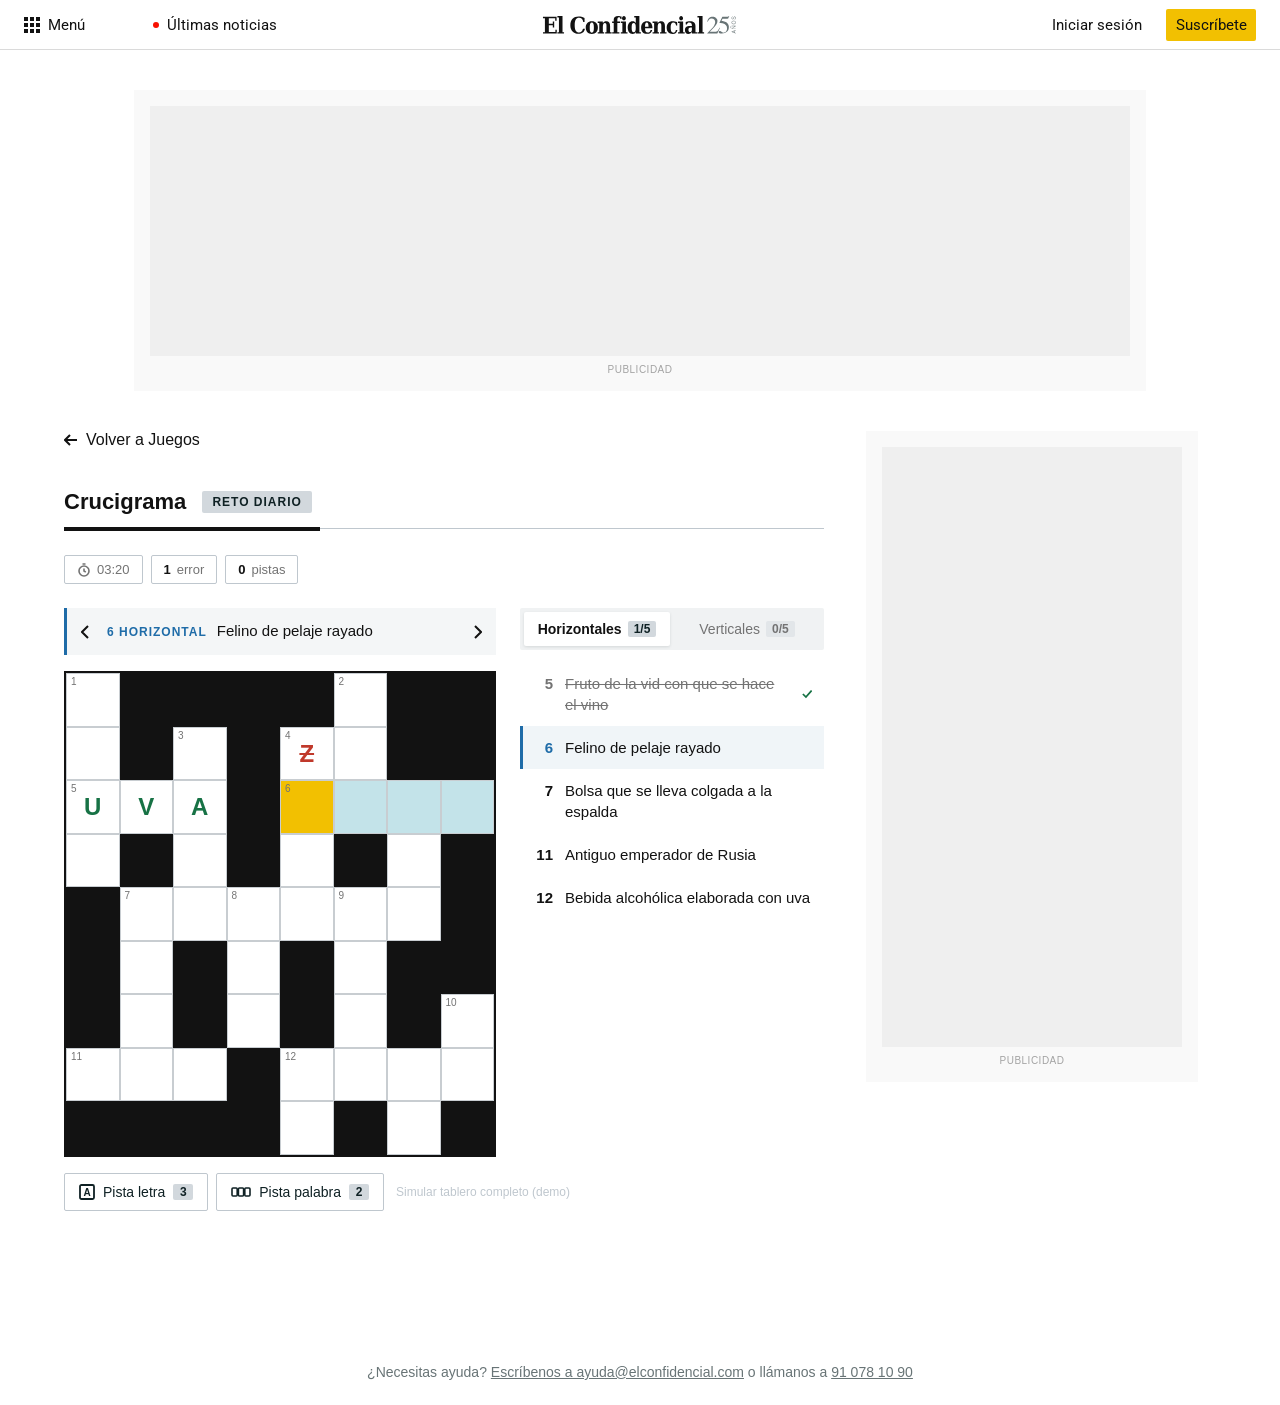
==== commit 712ae574: "Adopt full page layout from Figma ref + auto-validate on completion - Billboard on top, play area in" ====
--- a/crucigrama.html
+++ b/crucigrama.html
@@ -37,7 +37,15 @@
 
   <div class="page">
 
-    <div class="hero-block">
+    <!-- ═══════════ PUBLICIDAD · BILLBOARD ═══════════ -->
+    <div class="ad ad--billboard">
+      <div class="ad__slot"></div>
+      <span class="ad__label">publicidad</span>
+    </div>
+
+    <div class="games-area">
+
+      <section class="games-section games-section--retos">
 
       <a class="back-btn" href="index.html">
         <svg width="14" height="12" viewBox="0 0 14 12" aria-hidden="true"><path d="M6 1L1 6L6 11M1 6H13" stroke="currentColor" stroke-width="2" fill="none"/></svg>
@@ -76,8 +84,10 @@
           <!-- Tablero -->
           <div class="xw-board" id="board" role="grid" aria-label="Tablero del crucigrama"></div>
 
-          <!-- Toolbar pegada al tablero: utilidades a la izquierda, primario a la derecha.
-               Salir desaparece: lo absorbe «Volver a Juegos» (el progreso se guarda). -->
+          <!-- Toolbar pegada al tablero: solo las pistas.
+               Sin «Cambiar sentido» (toggle / segunda pulsación), sin «Salir»
+               (Volver a Juegos) y sin «Verificar todo»: el tablero se
+               autovalida al completarse. -->
           <div class="xw-toolbar">
             <div class="xw-toolbar__tools">
               <button class="xw-tool" type="button">
@@ -89,7 +99,7 @@
                 Pista palabra <span class="xw-tool__count">2</span>
               </button>
             </div>
-            <button class="btn-dark xw-verify" id="verify" type="button">Verificar todo</button>
+            <button class="xw-demo" id="simulate-complete" type="button">Simular tablero completo (demo)</button>
           </div>
         </div>
 
@@ -103,6 +113,16 @@
           <ol class="xw-clue-list" id="clue-list"></ol>
         </div>
 
+      </div>
+
+      </section>
+
+      <!-- ═══════════ PUBLICIDAD · DOBLE ROBA ═══════════ -->
+      <div class="ad ad--dobleroba">
+        <div class="ad__inner">
+          <div class="ad__slot"></div>
+          <span class="ad__label">publicidad</span>
+        </div>
       </div>
 
     </div>
@@ -252,9 +272,10 @@
         document.getElementById('time-value').textContent = hidden ? '03:20' : '··:··';
       });
 
-      /* ----- Verificar todo → modal de reto completado (demo) ----- */
+      /* ----- Autovalidación al completar: el motor real dispara el modal al
+             rellenar la última celda correcta. Aquí, botón de demo. ----- */
       var modal = document.getElementById('modal');
-      document.getElementById('verify').addEventListener('click', function () { modal.hidden = false; });
+      document.getElementById('simulate-complete').addEventListener('click', function () { modal.hidden = false; });
       modal.addEventListener('click', function (e) { if (e.target === modal) modal.hidden = true; });
     })();
   </script>
--- a/styles.css
+++ b/styles.css
@@ -653,11 +653,11 @@
 .xw-chip--time:hover { border-color: var(--text-primary); }
 .xw-chip--time[aria-pressed="true"] { color: var(--border-subtle); }
 
-/* Layout tablero + pistas: las pistas llenan la columna derecha */
+/* Layout tablero + pistas dentro de la columna de 760 (doble roba al lado) */
 .xw-layout {
   display: grid;
-  grid-template-columns: 560px 1fr;
-  gap: 32px;
+  grid-template-columns: 432px 1fr;
+  gap: 24px;
   align-items: start;
 }
 
@@ -711,9 +711,9 @@
 .xw-cell--active { background: var(--cta-yellow); }    /* celda activa: amarillo EC */
 .xw-cell__num {
   position: absolute;
-  top: 3px;
-  left: 5px;
-  font-size: 11px;
+  top: 2px;
+  left: 4px;
+  font-size: 10px;
   color: var(--text-secondary);
 }
 .xw-cell__letter {
@@ -723,7 +723,7 @@
   height: 100%;
   font-family: var(--font-sans);
   font-weight: 700;
-  font-size: 30px;
+  font-size: 24px;
   color: var(--text-primary);
 }
 .xw-cell__letter--ok { color: #177245; }               /* verificada */
@@ -763,8 +763,18 @@
   font-weight: 700;
   text-align: center;
 }
-.xw-verify { margin-top: 0; padding: 12px 24px; white-space: nowrap; }
 .xw-tool { white-space: nowrap; }
+.xw-demo {
+  padding: 0;
+  border: 0;
+  background: none;
+  font-family: var(--font-sans);
+  font-size: 12px;
+  color: var(--border-subtle);
+  cursor: pointer;
+  white-space: nowrap;
+}
+.xw-demo:hover { color: var(--text-secondary); }
 
 /* Toggle horizontales/verticales — sincronizado con el sentido del tablero */
 .xw-toggle {
@@ -780,8 +790,8 @@
   display: flex;
   align-items: center;
   justify-content: center;
-  gap: 8px;
-  padding: 10px 16px;
+  gap: 6px;
+  padding: 9px 8px;
   border: 0;
   border-radius: 2px;
   background: transparent;
@@ -896,7 +906,7 @@
 /* Responsive: pilas en tablet/mobile */
 @media (max-width: 1199px) {
   .xw-layout { grid-template-columns: 1fr; }
-  .xw-board { max-width: 560px; }
+  .xw-board, .xw-cluebar, .xw-toolbar { max-width: 432px; }
 }
 @media (max-width: 599px) {
   .xw-stats { flex-wrap: wrap; }
